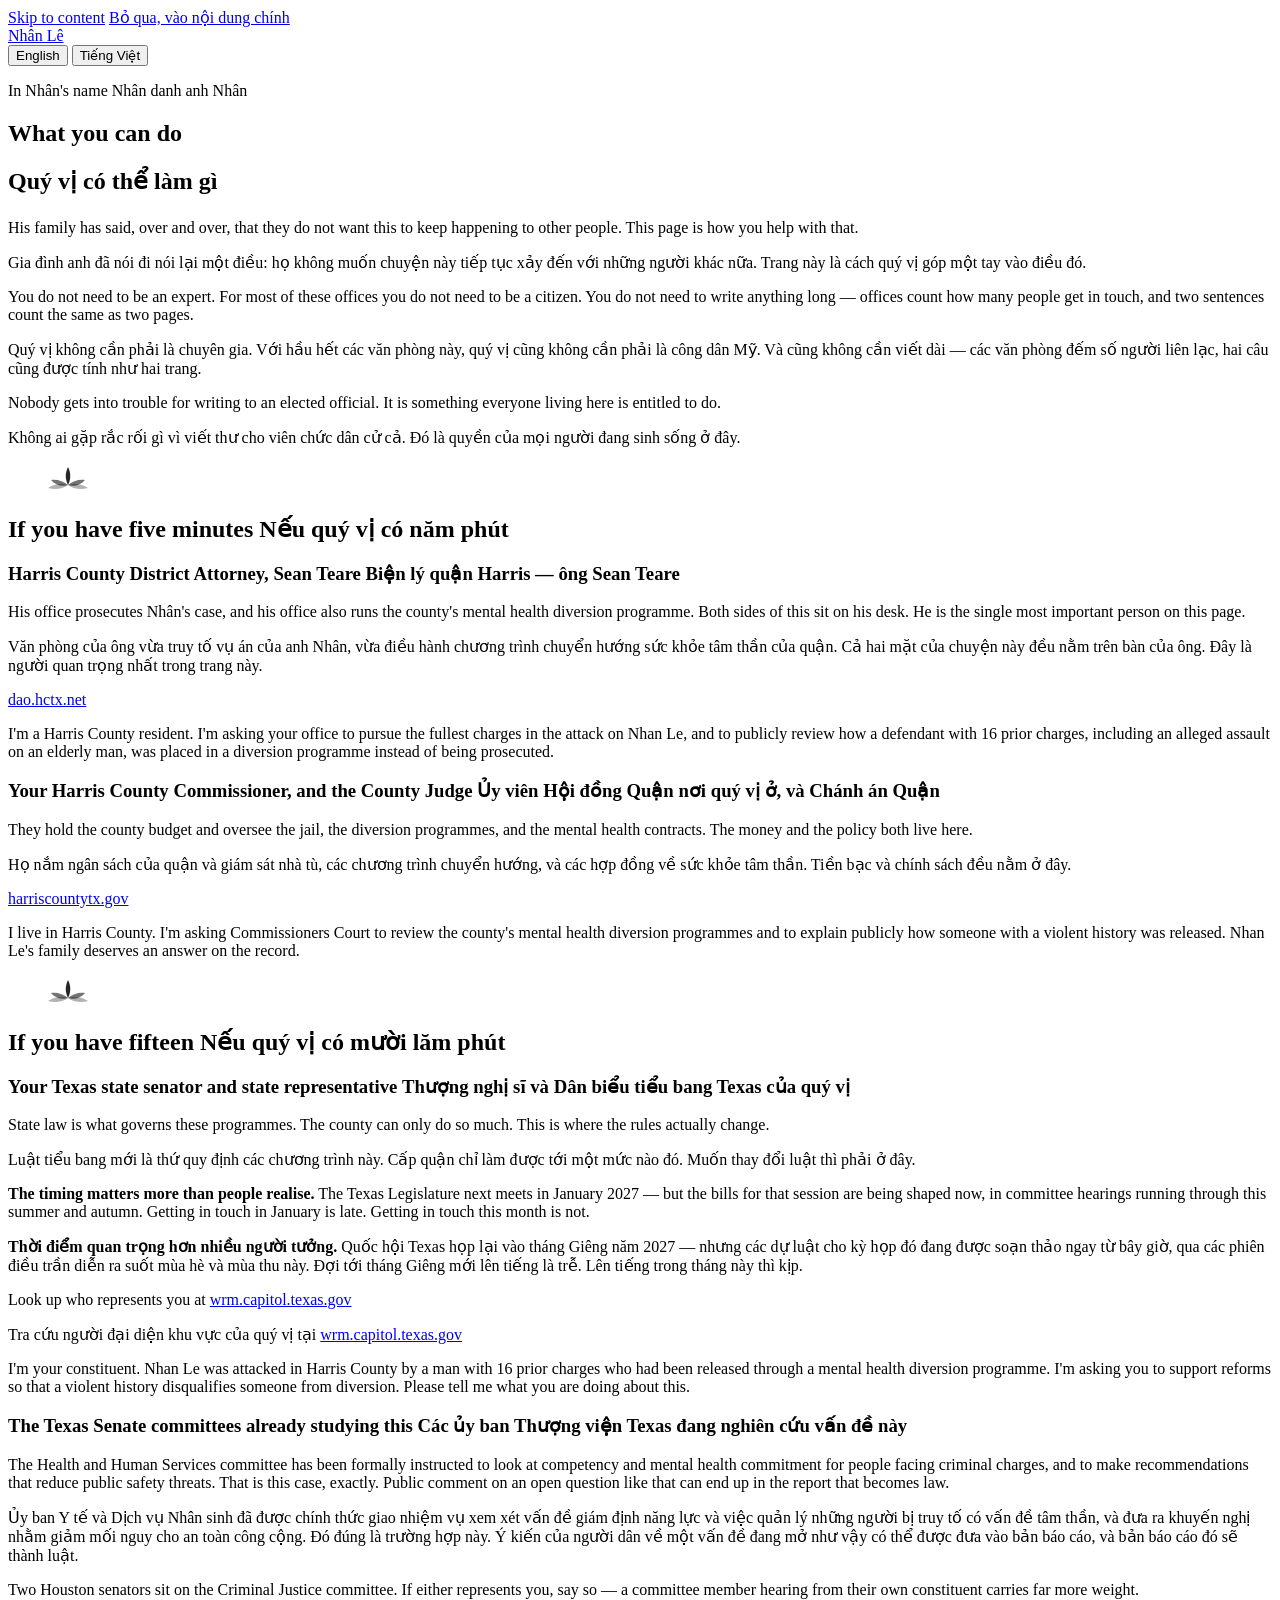
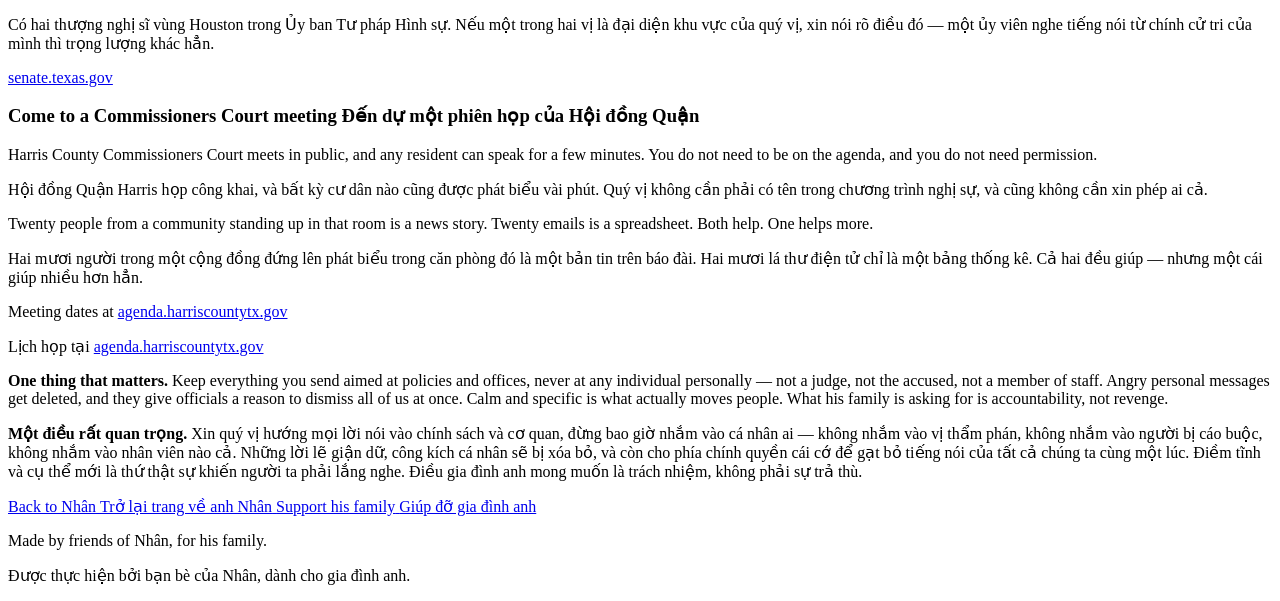
==== action.html @ 488870ab "Add files via upload" ====
<!DOCTYPE html>
<html lang="en" data-lang="en">
<head>
<meta charset="UTF-8">
<meta name="viewport" content="width=device-width, initial-scale=1.0">

<title>In Nhân's name — how to help</title>
<meta name="description" content="Practical steps anyone can take, in about five minutes, so that what happened to Nhân Lê happens to fewer people.">

<link rel="preconnect" href="https://fonts.googleapis.com">
<link rel="preconnect" href="https://fonts.gstatic.com" crossorigin>
<link href="https://fonts.googleapis.com/css2?family=Be+Vietnam+Pro:ital,wght@0,300;0,400;0,500;0,600;1,400&family=Fraunces:ital,opsz,wght@0,9..144,400;0,9..144,500;1,9..144,400&display=swap" rel="stylesheet">
<link rel="stylesheet" href="assets/styles.css">
</head>

<body>

<a class="skip-link" href="#main" data-lang-en>Skip to content</a>
<a class="skip-link" href="#main" lang="vi" data-lang-vi>Bỏ qua, vào nội dung chính</a>

<header class="site-header">
  <a class="site-mark" href="index.html">Nhân Lê</a>
  <div class="lang-switch" role="group" aria-label="Language / Ngôn ngữ">
    <button type="button" class="lang-btn" data-set-lang="en">English</button>
    <button type="button" class="lang-btn" data-set-lang="vi" lang="vi">Tiếng Việt</button>
  </div>
</header>


<main id="main">

<!-- ==========================================================================
     OPENING OF THE ACTION PAGE
     --------------------------------------------------------------------------
     This page is deliberately kept separate from the memorial. The front
     page is for meeting Nhân. This one is for what to do about it.
     ========================================================================== -->

<section class="action-intro">
  <p class="eyebrow">
    <span data-lang-en>In Nhân's name</span>
    <span lang="vi" data-lang-vi>Nhân danh anh Nhân</span>
  </p>

  <h1 class="display" data-lang-en>What you can do</h1>
  <h1 class="display" lang="vi" data-lang-vi>Quý vị có thể làm gì</h1>

  <div class="prose" style="margin-top:1.5rem">
    <p data-lang-en>His family has said, over and over, that they do not want this to keep happening to other people. This page is how you help with that.</p>
    <p lang="vi" data-lang-vi>Gia đình anh đã nói đi nói lại một điều: họ không muốn chuyện này tiếp tục xảy đến với những người khác nữa. Trang này là cách quý vị góp một tay vào điều đó.</p>

    <p data-lang-en>You do not need to be an expert. For most of these offices you do not need to be a citizen. You do not need to write anything long — offices count how many people get in touch, and two sentences count the same as two pages.</p>
    <p lang="vi" data-lang-vi>Quý vị không cần phải là chuyên gia. Với hầu hết các văn phòng này, quý vị cũng không cần phải là công dân Mỹ. Và cũng không cần viết dài — các văn phòng đếm số người liên lạc, hai câu cũng được tính như hai trang.</p>

    <p data-lang-en>Nobody gets into trouble for writing to an elected official. It is something everyone living here is entitled to do.</p>
    <p lang="vi" data-lang-vi>Không ai gặp rắc rối gì vì viết thư cho viên chức dân cử cả. Đó là quyền của mọi người đang sinh sống ở đây.</p>
  </div>
</section>


<div class="divider" aria-hidden="true">
  <svg viewBox="0 0 120 28" width="120" height="28" fill="none">
    <path d="M60 4c-3 6-3 12 0 18 3-6 3-12 0-18Z" fill="currentColor" opacity=".85"/>
    <path d="M60 22c-5-4-11-6-17-5 4 5 11 7 17 5Z" fill="currentColor" opacity=".55"/>
    <path d="M60 22c5-4 11-6 17-5-4 5-11 7-17 5Z" fill="currentColor" opacity=".55"/>
    <path d="M60 22c-7-2-14-1-20 3 7 2 15 1 20-3Z" fill="currentColor" opacity=".3"/>
    <path d="M60 22c7-2 14-1 20 3-7 2-15 1-20-3Z" fill="currentColor" opacity=".3"/>
  </svg>
</div>


<!-- ==========================================================================
     THE FIVE MINUTE VERSION
     --------------------------------------------------------------------------
     ABOUT THE WORDING IN THE GREY BOXES:
     Those are there so somebody who is nervous about their English can
     copy them and send them without having to compose anything. That is
     why they stay in English on both versions of this page.
     ========================================================================== -->

<section class="panel">
  <h2 class="section-title">
    <span data-lang-en>If you have five minutes</span>
    <span lang="vi" data-lang-vi>Nếu quý vị có năm phút</span>
  </h2>

  <div class="step">
    <h3>
      <span data-lang-en>Harris County District Attorney, Sean Teare</span>
      <span lang="vi" data-lang-vi>Biện lý quận Harris — ông Sean Teare</span>
    </h3>

    <p class="step-why" data-lang-en>His office prosecutes Nhân's case, and his office also runs the county's mental health diversion programme. Both sides of this sit on his desk. He is the single most important person on this page.</p>
    <p class="step-why" lang="vi" data-lang-vi>Văn phòng của ông vừa truy tố vụ án của anh Nhân, vừa điều hành chương trình chuyển hướng sức khỏe tâm thần của quận. Cả hai mặt của chuyện này đều nằm trên bàn của ông. Đây là người quan trọng nhất trong trang này.</p>

    <p><a href="https://dao.hctx.net" rel="noopener">dao.hctx.net</a></p>

    <p class="script">I'm a Harris County resident. I'm asking your office to pursue the fullest charges in the attack on Nhan Le, and to publicly review how a defendant with 16 prior charges, including an alleged assault on an elderly man, was placed in a diversion programme instead of being prosecuted.</p>
  </div>

  <div class="step">
    <h3>
      <span data-lang-en>Your Harris County Commissioner, and the County Judge</span>
      <span lang="vi" data-lang-vi>Ủy viên Hội đồng Quận nơi quý vị ở, và Chánh án Quận</span>
    </h3>

    <p class="step-why" data-lang-en>They hold the county budget and oversee the jail, the diversion programmes, and the mental health contracts. The money and the policy both live here.</p>
    <p class="step-why" lang="vi" data-lang-vi>Họ nắm ngân sách của quận và giám sát nhà tù, các chương trình chuyển hướng, và các hợp đồng về sức khỏe tâm thần. Tiền bạc và chính sách đều nằm ở đây.</p>

    <p><a href="https://www.harriscountytx.gov" rel="noopener">harriscountytx.gov</a></p>

    <p class="script">I live in Harris County. I'm asking Commissioners Court to review the county's mental health diversion programmes and to explain publicly how someone with a violent history was released. Nhan Le's family deserves an answer on the record.</p>
  </div>
</section>


<div class="divider" aria-hidden="true">
  <svg viewBox="0 0 120 28" width="120" height="28" fill="none">
    <path d="M60 4c-3 6-3 12 0 18 3-6 3-12 0-18Z" fill="currentColor" opacity=".85"/>
    <path d="M60 22c-5-4-11-6-17-5 4 5 11 7 17 5Z" fill="currentColor" opacity=".55"/>
    <path d="M60 22c5-4 11-6 17-5-4 5-11 7-17 5Z" fill="currentColor" opacity=".55"/>
    <path d="M60 22c-7-2-14-1-20 3 7 2 15 1 20-3Z" fill="currentColor" opacity=".3"/>
    <path d="M60 22c7-2 14-1 20 3-7 2-15 1-20-3Z" fill="currentColor" opacity=".3"/>
  </svg>
</div>


<!-- ==========================================================================
     THE LONGER VERSION
     ========================================================================== -->

<section class="panel">
  <h2 class="section-title">
    <span data-lang-en>If you have fifteen</span>
    <span lang="vi" data-lang-vi>Nếu quý vị có mười lăm phút</span>
  </h2>

  <div class="step">
    <h3>
      <span data-lang-en>Your Texas state senator and state representative</span>
      <span lang="vi" data-lang-vi>Thượng nghị sĩ và Dân biểu tiểu bang Texas của quý vị</span>
    </h3>

    <p class="step-why" data-lang-en>State law is what governs these programmes. The county can only do so much. This is where the rules actually change.</p>
    <p class="step-why" lang="vi" data-lang-vi>Luật tiểu bang mới là thứ quy định các chương trình này. Cấp quận chỉ làm được tới một mức nào đó. Muốn thay đổi luật thì phải ở đây.</p>

    <p data-lang-en><strong>The timing matters more than people realise.</strong> The Texas Legislature next meets in January 2027 — but the bills for that session are being shaped now, in committee hearings running through this summer and autumn. Getting in touch in January is late. Getting in touch this month is not.</p>
    <p lang="vi" data-lang-vi><strong>Thời điểm quan trọng hơn nhiều người tưởng.</strong> Quốc hội Texas họp lại vào tháng Giêng năm 2027 — nhưng các dự luật cho kỳ họp đó đang được soạn thảo ngay từ bây giờ, qua các phiên điều trần diễn ra suốt mùa hè và mùa thu này. Đợi tới tháng Giêng mới lên tiếng là trễ. Lên tiếng trong tháng này thì kịp.</p>

    <p data-lang-en>Look up who represents you at <a href="https://wrm.capitol.texas.gov" rel="noopener">wrm.capitol.texas.gov</a></p>
    <p lang="vi" data-lang-vi>Tra cứu người đại diện khu vực của quý vị tại <a href="https://wrm.capitol.texas.gov" rel="noopener">wrm.capitol.texas.gov</a></p>

    <p class="script">I'm your constituent. Nhan Le was attacked in Harris County by a man with 16 prior charges who had been released through a mental health diversion programme. I'm asking you to support reforms so that a violent history disqualifies someone from diversion. Please tell me what you are doing about this.</p>
  </div>

  <div class="step">
    <h3>
      <span data-lang-en>The Texas Senate committees already studying this</span>
      <span lang="vi" data-lang-vi>Các ủy ban Thượng viện Texas đang nghiên cứu vấn đề này</span>
    </h3>

    <p class="step-why" data-lang-en>The Health and Human Services committee has been formally instructed to look at competency and mental health commitment for people facing criminal charges, and to make recommendations that reduce public safety threats. That is this case, exactly. Public comment on an open question like that can end up in the report that becomes law.</p>
    <p class="step-why" lang="vi" data-lang-vi>Ủy ban Y tế và Dịch vụ Nhân sinh đã được chính thức giao nhiệm vụ xem xét vấn đề giám định năng lực và việc quản lý những người bị truy tố có vấn đề tâm thần, và đưa ra khuyến nghị nhằm giảm mối nguy cho an toàn công cộng. Đó đúng là trường hợp này. Ý kiến của người dân về một vấn đề đang mở như vậy có thể được đưa vào bản báo cáo, và bản báo cáo đó sẽ thành luật.</p>

    <p class="step-why" data-lang-en>Two Houston senators sit on the Criminal Justice committee. If either represents you, say so — a committee member hearing from their own constituent carries far more weight.</p>
    <p class="step-why" lang="vi" data-lang-vi>Có hai thượng nghị sĩ vùng Houston trong Ủy ban Tư pháp Hình sự. Nếu một trong hai vị là đại diện khu vực của quý vị, xin nói rõ điều đó — một ủy viên nghe tiếng nói từ chính cử tri của mình thì trọng lượng khác hẳn.</p>

    <p><a href="https://senate.texas.gov" rel="noopener">senate.texas.gov</a></p>
  </div>

  <div class="step">
    <h3>
      <span data-lang-en>Come to a Commissioners Court meeting</span>
      <span lang="vi" data-lang-vi>Đến dự một phiên họp của Hội đồng Quận</span>
    </h3>

    <p class="step-why" data-lang-en>Harris County Commissioners Court meets in public, and any resident can speak for a few minutes. You do not need to be on the agenda, and you do not need permission.</p>
    <p class="step-why" lang="vi" data-lang-vi>Hội đồng Quận Harris họp công khai, và bất kỳ cư dân nào cũng được phát biểu vài phút. Quý vị không cần phải có tên trong chương trình nghị sự, và cũng không cần xin phép ai cả.</p>

    <p data-lang-en>Twenty people from a community standing up in that room is a news story. Twenty emails is a spreadsheet. Both help. One helps more.</p>
    <p lang="vi" data-lang-vi>Hai mươi người trong một cộng đồng đứng lên phát biểu trong căn phòng đó là một bản tin trên báo đài. Hai mươi lá thư điện tử chỉ là một bảng thống kê. Cả hai đều giúp — nhưng một cái giúp nhiều hơn hẳn.</p>

    <p data-lang-en>Meeting dates at <a href="https://agenda.harriscountytx.gov" rel="noopener">agenda.harriscountytx.gov</a></p>
    <p lang="vi" data-lang-vi>Lịch họp tại <a href="https://agenda.harriscountytx.gov" rel="noopener">agenda.harriscountytx.gov</a></p>
  </div>

  <!-- ==========================================================================
       PLEASE DO NOT REMOVE THIS BOX.
       It is what keeps this page from turning into something that hurts
       the family's case rather than helping it.
       ========================================================================== -->

  <div class="callout">
    <p data-lang-en><strong>One thing that matters.</strong> Keep everything you send aimed at policies and offices, never at any individual personally — not a judge, not the accused, not a member of staff. Angry personal messages get deleted, and they give officials a reason to dismiss all of us at once. Calm and specific is what actually moves people. What his family is asking for is accountability, not revenge.</p>
    <p lang="vi" data-lang-vi><strong>Một điều rất quan trọng.</strong> Xin quý vị hướng mọi lời nói vào chính sách và cơ quan, đừng bao giờ nhắm vào cá nhân ai — không nhắm vào vị thẩm phán, không nhắm vào người bị cáo buộc, không nhắm vào nhân viên nào cả. Những lời lẽ giận dữ, công kích cá nhân sẽ bị xóa bỏ, và còn cho phía chính quyền cái cớ để gạt bỏ tiếng nói của tất cả chúng ta cùng một lúc. Điềm tĩnh và cụ thể mới là thứ thật sự khiến người ta phải lắng nghe. Điều gia đình anh mong muốn là trách nhiệm, không phải sự trả thù.</p>
  </div>

</section>

</main>


<footer class="site-footer">
  <div class="footer-links">
    <a href="index.html">
      <span data-lang-en>Back to Nhân</span>
      <span lang="vi" data-lang-vi>Trở lại trang về anh Nhân</span>
    </a>
    <a href="https://gofund.me/b8721de58" rel="noopener">
      <span data-lang-en>Support his family</span>
      <span lang="vi" data-lang-vi>Giúp đỡ gia đình anh</span>
    </a>
  </div>

  <p class="footer-note" data-lang-en>Made by friends of Nhân, for his family.</p>
  <p class="footer-note" lang="vi" data-lang-vi>Được thực hiện bởi bạn bè của Nhân, dành cho gia đình anh.</p>
</footer>

<script src="assets/site.js"></script>

</body>
</html>
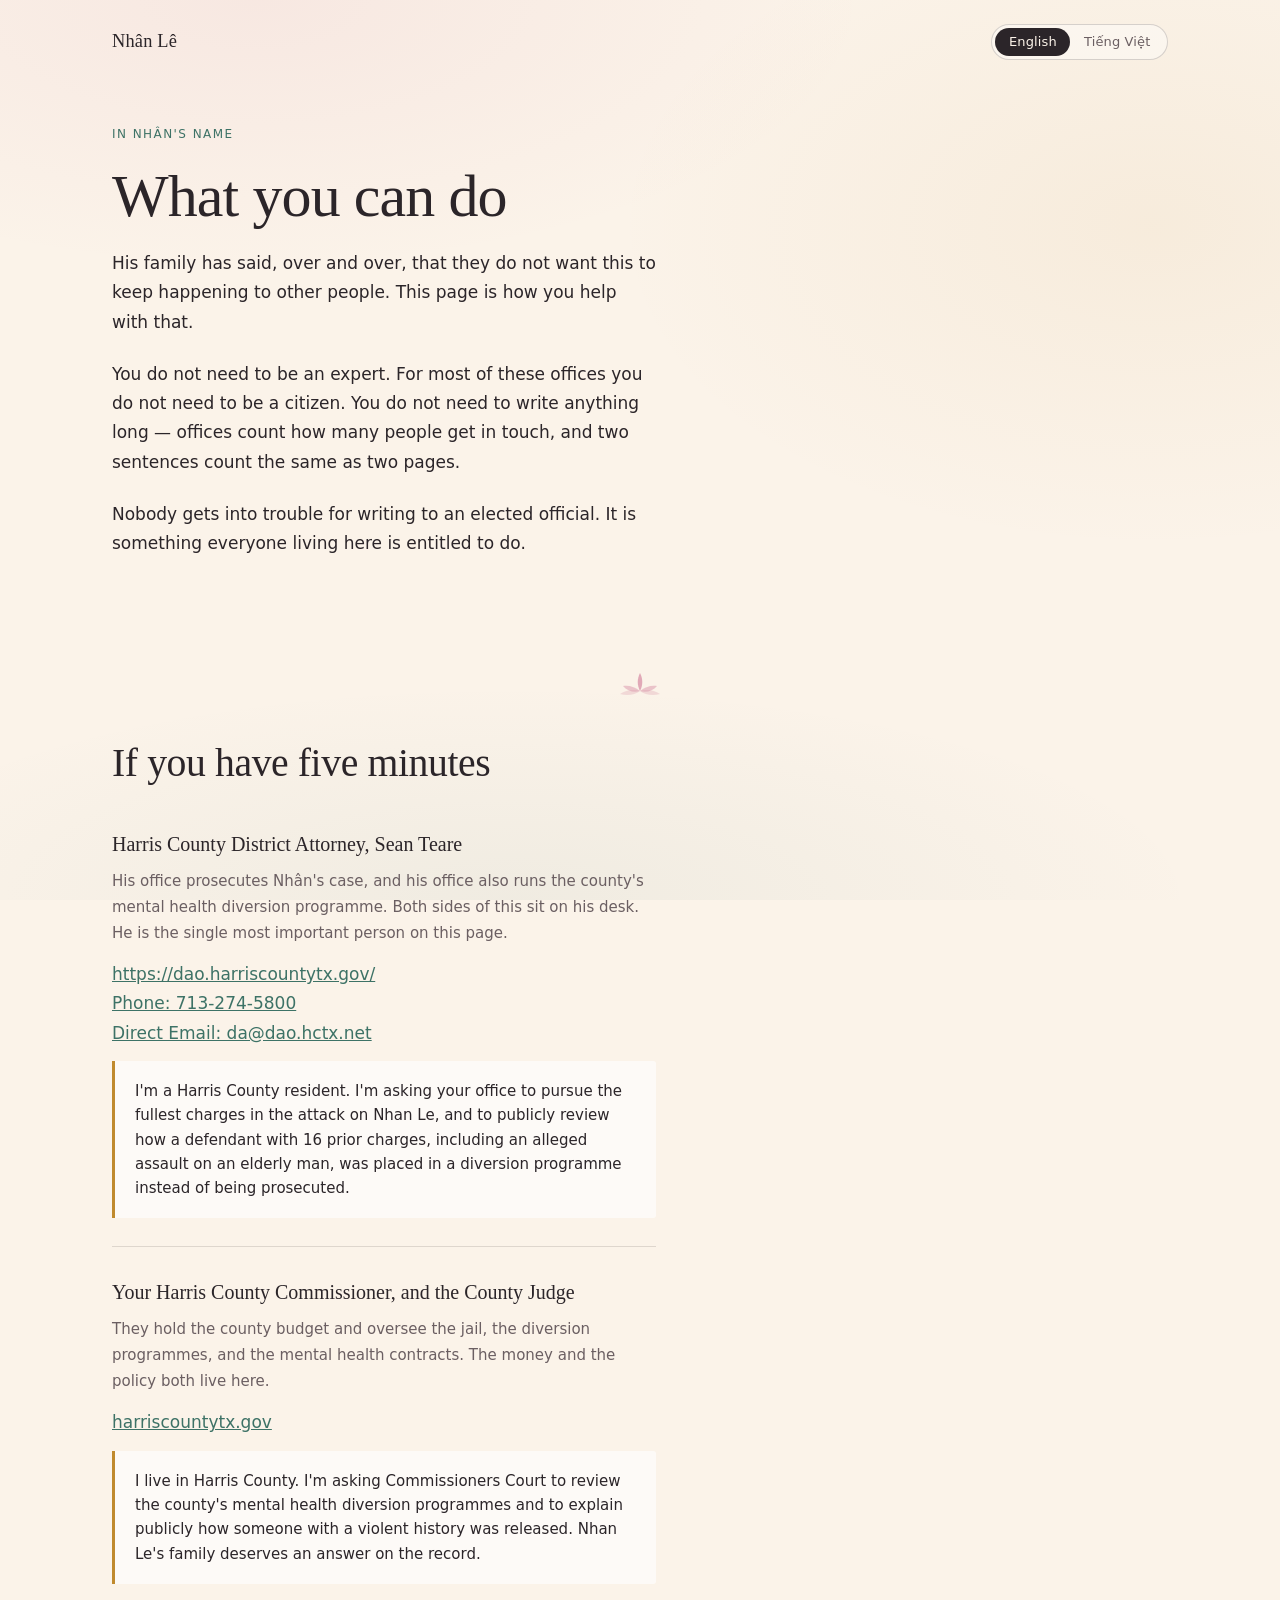
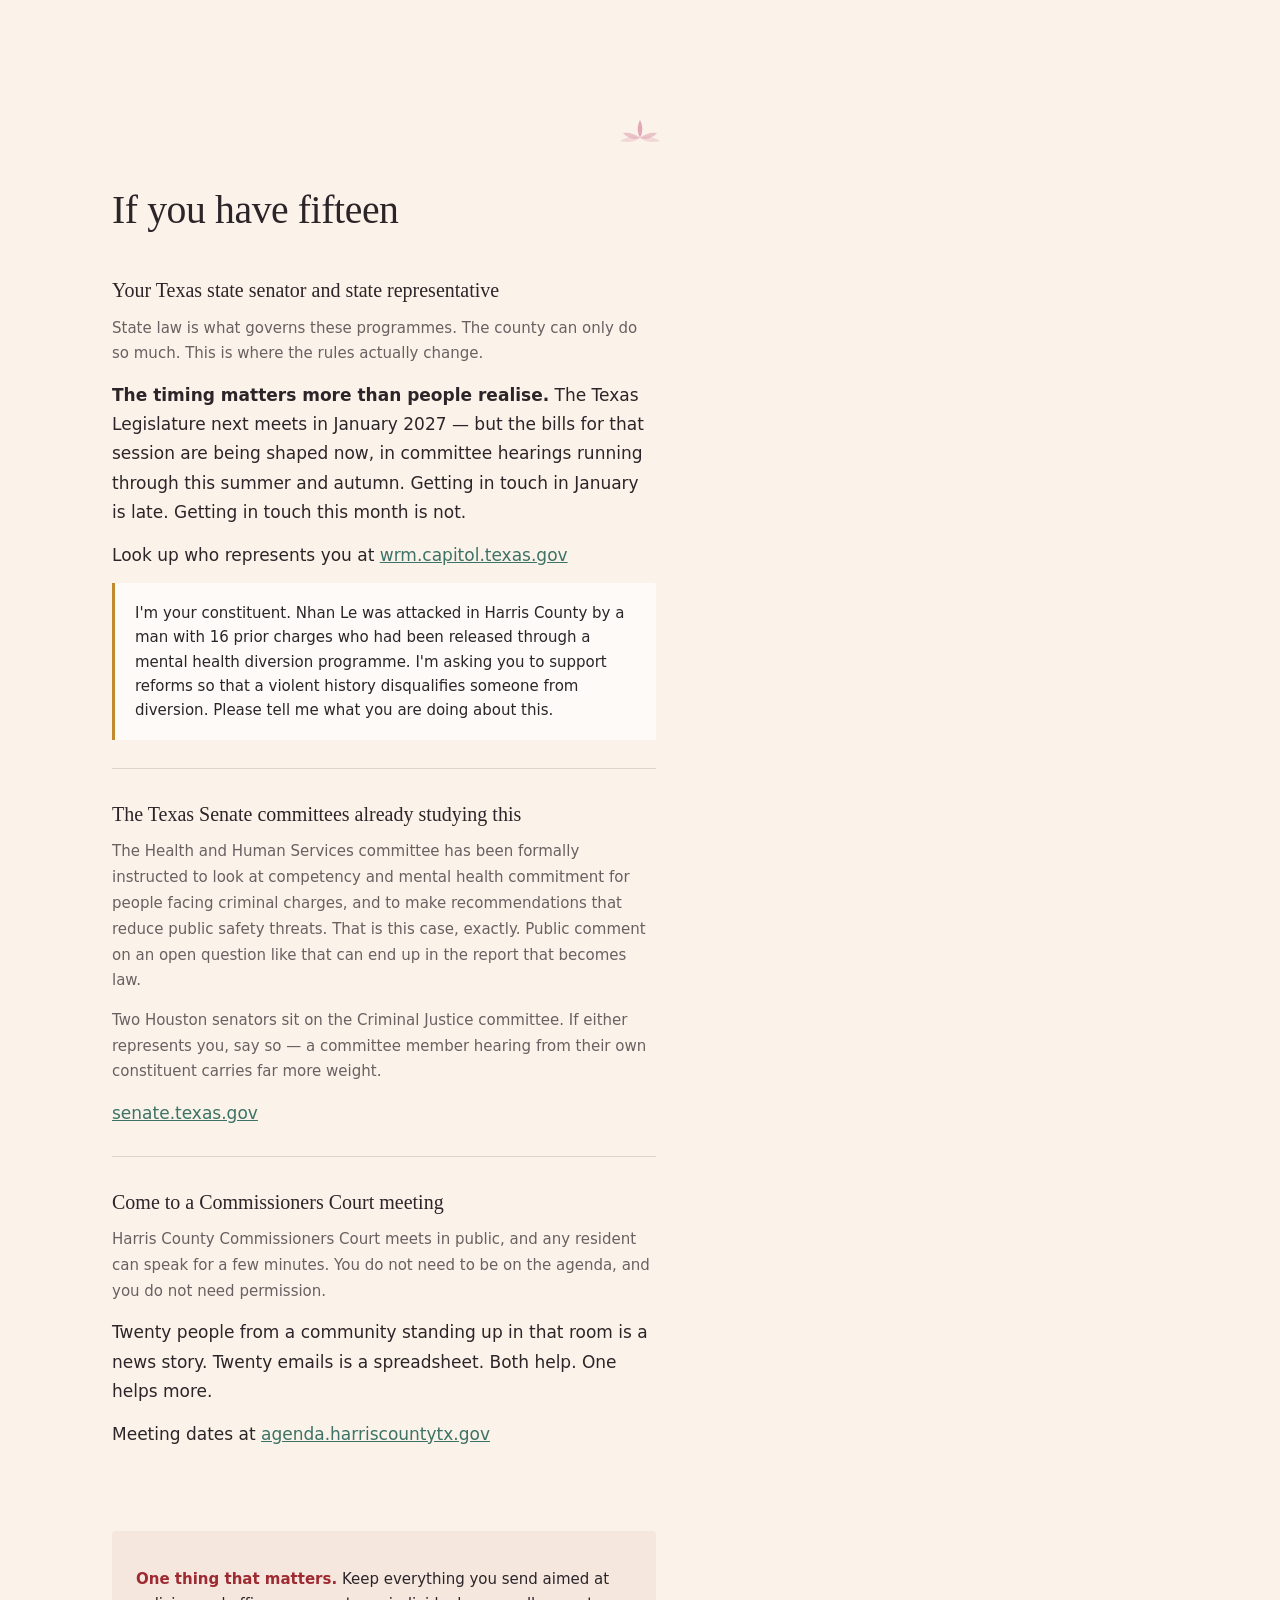
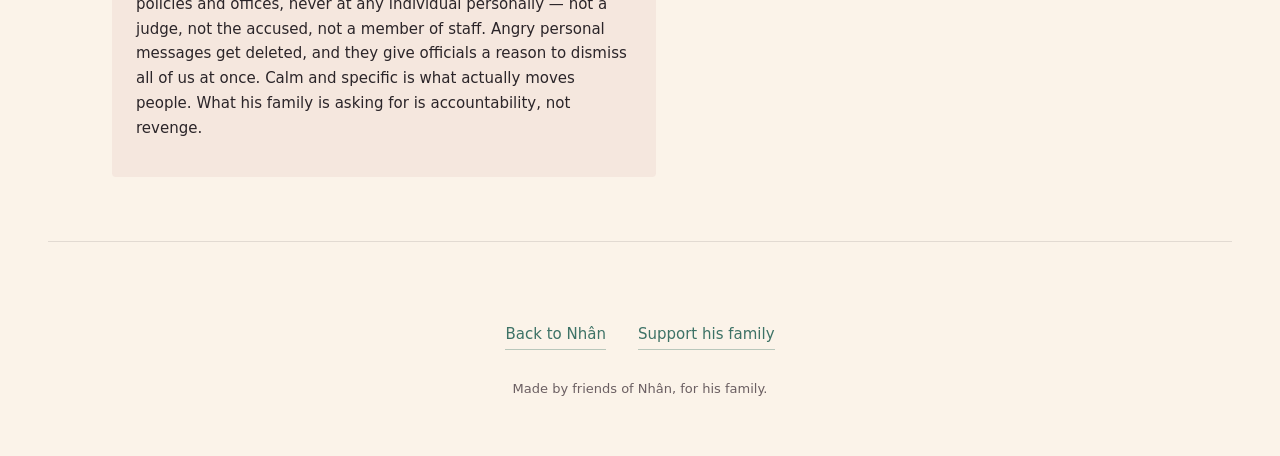
==== commit 2518eedd: "Update action.html" ====
--- a/action.html
+++ b/action.html
@@ -93,7 +93,7 @@
     <p class="step-why" data-lang-en>His office prosecutes Nhân's case, and his office also runs the county's mental health diversion programme. Both sides of this sit on his desk. He is the single most important person on this page.</p>
     <p class="step-why" lang="vi" data-lang-vi>Văn phòng của ông vừa truy tố vụ án của anh Nhân, vừa điều hành chương trình chuyển hướng sức khỏe tâm thần của quận. Cả hai mặt của chuyện này đều nằm trên bàn của ông. Đây là người quan trọng nhất trong trang này.</p>
 
-    <p><a href="https://dao.hctx.net" rel="noopener">dao.hctx.net</a></p>
+    <p><a href="https://dao.hctx.net" rel="noopener">https://dao.harriscountytx.gov/<br>Phone: 713-274-5800<br>Direct Email: da@dao.hctx.net</a></p>
 
     <p class="script">I'm a Harris County resident. I'm asking your office to pursue the fullest charges in the attack on Nhan Le, and to publicly review how a defendant with 16 prior charges, including an alleged assault on an elderly man, was placed in a diversion programme instead of being prosecuted.</p>
   </div>
--- a/assets/styles.css
+++ b/assets/styles.css
@@ -0,0 +1,585 @@
+/* ==========================================================================
+   MEET NHÂN LÊ — STYLESHEET
+   ==========================================================================
+
+   This file controls how the site looks. You do not need to touch it to
+   add photos, memories, or text. Only come in here if you want to change
+   colours, spacing, or type.
+
+   WHERE THE COLOURS COME FROM
+   ---------------------------
+   They are taken from Đông Hồ folk woodblock printing, where every colour
+   was made from something real: red from gravel stone, yellow from the
+   sophora flower, blue-green from copper rust and indigo leaf, black from
+   burnt bamboo leaves, and the warm shimmering paper from crushed
+   seashell (điệp).
+
+   Deliberately NOT used: stark white, and the heavy white-and-incense
+   imagery of a Vietnamese funeral. This page is about a living person and
+   the people connected to him, so it is warm rather than mournful. If the
+   family ever wants it to become a formal memorial, that is a decision
+   for them to make on purpose, not something built in by default.
+   ========================================================================== */
+
+:root {
+
+  /* ---- COLOURS. Change a value here and it changes everywhere. ---------- */
+  --paper:      #FBF3E9;  /* điệp paper — the warm background            */
+  --paper-deep: #F4E7D6;  /* a slightly deeper paper, for panels          */
+  --ink:        #2B2529;  /* burnt bamboo black — all body text           */
+  --ink-soft:   #6B5F62;  /* quieter text, captions, notes                */
+  --lotus:      #C4557F;  /* lotus pink — the main accent                 */
+  --gold:       #C08A2E;  /* sophora yellow — small highlights            */
+  --jade:       #3D7266;  /* copper rust green — the second accent        */
+  --crimson:    #9E2A32;  /* gravel red — used very sparingly             */
+
+  /* ---- TYPE ------------------------------------------------------------
+     Be Vietnam Pro was designed by Vietnamese type designers and handles
+     stacked accents (ế ộ ữ ằ) correctly. It is listed as a fallback after
+     the display face on purpose, so any character the display face is
+     missing still renders properly instead of breaking.
+
+     IF ANY VIETNAMESE ACCENT EVER LOOKS WRONG OR CUT OFF:
+     change --font-display below to  'Be Vietnam Pro', Georgia, serif
+     and the problem will go away.                                         */
+  --font-display: 'Fraunces', 'Be Vietnam Pro', Georgia, serif;
+  --font-body:    'Be Vietnam Pro', system-ui, -apple-system, sans-serif;
+
+  /* ---- SPACING --------------------------------------------------------- */
+  --gutter: clamp(1.25rem, 5vw, 4rem);
+  --measure: 34rem;   /* how wide a paragraph is allowed to get */
+}
+
+
+/* ==========================================================================
+   THE LANGUAGE SWITCH — how the two languages hide and show
+   --------------------------------------------------------------------------
+   Anything marked data-lang-vi disappears while the site is in English,
+   and anything marked data-lang-en disappears while it is in Vietnamese.
+   This is the entire mechanism. Please leave these four lines alone.
+   ========================================================================== */
+
+html[data-lang="en"] [data-lang-vi] { display: none !important; }
+html[data-lang="vi"] [data-lang-en] { display: none !important; }
+
+
+/* ==========================================================================
+   FOUNDATIONS
+   ========================================================================== */
+
+*, *::before, *::after { box-sizing: border-box; }
+
+html { scroll-behavior: smooth; }
+
+body {
+  margin: 0;
+  background-color: var(--paper);
+  /* The faint shimmer of điệp paper. Two very soft washes of colour. */
+  background-image:
+    radial-gradient(ellipse 80% 50% at 20% 0%,   rgba(196, 85, 127, .07), transparent 60%),
+    radial-gradient(ellipse 70% 60% at 90% 25%,  rgba(192, 138, 46, .07), transparent 60%),
+    radial-gradient(ellipse 90% 40% at 40% 100%, rgba(61, 114, 102, .06), transparent 60%);
+  background-attachment: fixed;
+  color: var(--ink);
+  font-family: var(--font-body);
+  font-weight: 400;
+  font-size: clamp(1rem, .96rem + .2vw, 1.0625rem);
+  line-height: 1.72;
+  -webkit-font-smoothing: antialiased;
+}
+
+img { max-width: 100%; display: block; }
+
+a { color: inherit; }
+
+code {
+  font-family: ui-monospace, 'SF Mono', Menlo, monospace;
+  font-size: .85em;
+  background: rgba(43, 37, 41, .07);
+  padding: .1em .35em;
+  border-radius: 3px;
+}
+
+/* Keyboard users must always be able to see where they are. */
+:focus-visible {
+  outline: 2px solid var(--lotus);
+  outline-offset: 3px;
+  border-radius: 2px;
+}
+
+.skip-link {
+  position: absolute;
+  left: -9999px;
+  top: .5rem;
+  background: var(--ink);
+  color: var(--paper);
+  padding: .6rem 1rem;
+  border-radius: 4px;
+  z-index: 100;
+  text-decoration: none;
+}
+.skip-link:focus { left: .5rem; }
+
+
+/* ==========================================================================
+   HEADER
+   ========================================================================== */
+
+.site-header {
+  display: flex;
+  align-items: center;
+  justify-content: space-between;
+  gap: 1rem;
+  padding: 1.5rem var(--gutter);
+  max-width: 74rem;
+  margin: 0 auto;
+}
+
+.site-mark {
+  font-family: var(--font-display);
+  font-size: 1.15rem;
+  letter-spacing: .01em;
+  text-decoration: none;
+  color: var(--ink);
+}
+
+.lang-switch {
+  display: flex;
+  border: 1px solid rgba(43, 37, 41, .18);
+  border-radius: 999px;
+  padding: 3px;
+  background: rgba(255, 255, 255, .4);
+}
+
+.lang-btn {
+  font-family: var(--font-body);
+  font-size: .8125rem;
+  font-weight: 500;
+  letter-spacing: .01em;
+  padding: .4rem .85rem;
+  border: 0;
+  border-radius: 999px;
+  background: transparent;
+  color: var(--ink-soft);
+  cursor: pointer;
+  transition: background-color .2s ease, color .2s ease;
+}
+.lang-btn:hover { color: var(--ink); }
+
+/* The button for the language you are currently reading is filled in. */
+html[data-lang="en"] .lang-btn[data-set-lang="en"],
+html[data-lang="vi"] .lang-btn[data-set-lang="vi"] {
+  background: var(--ink);
+  color: var(--paper);
+}
+
+
+/* ==========================================================================
+   THE OPENING — portrait and name
+   ========================================================================== */
+
+.opening {
+  max-width: 74rem;
+  margin: 0 auto;
+  padding: clamp(1rem, 4vw, 3rem) var(--gutter) clamp(2rem, 6vw, 4rem);
+  display: grid;
+  grid-template-columns: minmax(0, 5fr) minmax(0, 6fr);
+  gap: clamp(1.5rem, 5vw, 4rem);
+  align-items: center;
+}
+
+.opening-portrait {
+  position: relative;
+  border-radius: 3px;
+  overflow: hidden;
+  /* A soft lacquer-like frame rather than a hard border. */
+  box-shadow:
+    0 1px 0 rgba(255,255,255,.6),
+    0 18px 40px -22px rgba(43, 37, 41, .55);
+}
+
+.opening-portrait img {
+  width: 100%;
+  aspect-ratio: 4 / 5;
+  object-fit: cover;
+}
+
+/* Shown only when the portrait file has not been added yet. */
+.portrait-missing { display: none; }
+.opening-portrait.is-empty {
+  background: var(--paper-deep);
+  aspect-ratio: 4 / 5;
+  display: grid;
+  place-items: center;
+  box-shadow: inset 0 0 0 1px rgba(43,37,41,.12);
+}
+.opening-portrait.is-empty img { display: none; }
+.opening-portrait.is-empty .portrait-missing {
+  display: block;
+  margin: 0;
+  padding: 1.5rem;
+  text-align: center;
+  font-size: .875rem;
+  line-height: 1.6;
+  color: var(--ink-soft);
+}
+
+.eyebrow {
+  margin: 0 0 1rem;
+  font-size: .75rem;
+  font-weight: 500;
+  letter-spacing: .12em;
+  text-transform: uppercase;
+  color: var(--jade);
+}
+
+.display {
+  font-family: var(--font-display);
+  font-weight: 400;
+  font-size: clamp(3rem, 9vw, 5.5rem);
+  line-height: .96;
+  letter-spacing: -.015em;
+  margin: 0 0 1.25rem;
+  /* Vietnamese names carry accents above the letters. Give them room. */
+  padding-top: .12em;
+}
+
+.lede {
+  font-family: var(--font-display);
+  font-style: italic;
+  font-size: clamp(1.125rem, 1rem + .7vw, 1.5rem);
+  line-height: 1.5;
+  color: var(--ink);
+  max-width: 26rem;
+  margin: 0;
+}
+
+
+/* ==========================================================================
+   DIVIDER — the lotus between sections
+   ========================================================================== */
+
+.divider {
+  display: grid;
+  place-items: center;
+  color: var(--lotus);
+  opacity: .55;
+  padding: clamp(1rem, 4vw, 2.5rem) 0;
+}
+
+
+/* ==========================================================================
+   PANELS AND TEXT
+   ========================================================================== */
+
+.panel {
+  max-width: 74rem;
+  margin: 0 auto;
+  padding: 0 var(--gutter) clamp(2rem, 6vw, 4rem);
+}
+
+.section-title {
+  font-family: var(--font-display);
+  font-weight: 400;
+  font-size: clamp(1.65rem, 1.2rem + 1.6vw, 2.5rem);
+  line-height: 1.15;
+  letter-spacing: -.01em;
+  margin: 0 0 .75rem;
+  padding-top: .1em;
+}
+
+.section-note {
+  margin: 0 0 2rem;
+  color: var(--ink-soft);
+  font-size: .9375rem;
+  max-width: var(--measure);
+}
+
+.prose { max-width: var(--measure); }
+.prose p { margin: 0 0 1.35em; }
+.prose p:last-child { margin-bottom: 0; }
+
+.prose-center {
+  max-width: 36rem;
+  margin: 0 auto 2rem;
+  text-align: center;
+  color: var(--ink-soft);
+}
+
+
+/* ==========================================================================
+   PHOTO WALL
+   ========================================================================== */
+
+.photo-wall {
+  display: grid;
+  grid-template-columns: repeat(auto-fill, minmax(200px, 1fr));
+  gap: clamp(1rem, 2.5vw, 1.75rem);
+}
+
+.photo {
+  margin: 0;
+  background: #fff;
+  padding: .6rem .6rem 0;
+  border-radius: 2px;
+  box-shadow: 0 12px 28px -18px rgba(43, 37, 41, .6);
+  transition: transform .3s ease, box-shadow .3s ease;
+}
+.photo:hover {
+  transform: translateY(-3px);
+  box-shadow: 0 20px 34px -18px rgba(43, 37, 41, .55);
+}
+
+.photo img {
+  width: 100%;
+  aspect-ratio: 1 / 1;
+  object-fit: cover;
+  border-radius: 1px;
+}
+
+/* Used for placeholder tiles, before real photographs are added. */
+.photo-blank {
+  width: 100%;
+  aspect-ratio: 1 / 1;
+  background: var(--paper-deep);
+  display: grid;
+  place-items: center;
+  color: var(--ink-soft);
+  font-size: .8125rem;
+  box-shadow: inset 0 0 0 1px rgba(43,37,41,.08);
+}
+
+.photo figcaption {
+  padding: .7rem .2rem .8rem;
+  font-size: .8125rem;
+  line-height: 1.5;
+  color: var(--ink-soft);
+}
+
+
+/* ==========================================================================
+   MEMORY WALL — the notes people leave
+   --------------------------------------------------------------------------
+   Each note is labelled with how that person knows Nhân. The label is not
+   decoration: it is the point of the page.
+   ========================================================================== */
+
+.memory-wall {
+  display: grid;
+  grid-template-columns: repeat(auto-fill, minmax(min(100%, 19rem), 1fr));
+  gap: clamp(1rem, 2.5vw, 1.5rem);
+}
+
+.memory {
+  background: #fff;
+  border-radius: 3px;
+  padding: 1.5rem 1.5rem 1.35rem;
+  box-shadow: 0 12px 26px -20px rgba(43, 37, 41, .7);
+  /* The coloured edge on the left changes with the relationship. */
+  border-left: 3px solid var(--lotus);
+  display: flex;
+  flex-direction: column;
+  gap: .9rem;
+}
+
+.memory-relation {
+  font-size: .7rem;
+  font-weight: 600;
+  letter-spacing: .11em;
+  text-transform: uppercase;
+  color: var(--lotus);
+}
+
+.memory-text {
+  margin: 0;
+  font-size: .96875rem;
+  line-height: 1.68;
+}
+
+.memory-name {
+  margin: 0;
+  margin-top: auto;
+  font-size: .8125rem;
+  color: var(--ink-soft);
+}
+
+/* The four relationship colours. Set in assets/memories.js by writing
+   family / friend / school / stranger as the "circle" for each memory. */
+.memory[data-circle="family"]   { border-left-color: var(--crimson); }
+.memory[data-circle="family"]   .memory-relation { color: var(--crimson); }
+.memory[data-circle="friend"]   { border-left-color: var(--lotus); }
+.memory[data-circle="friend"]   .memory-relation { color: var(--lotus); }
+.memory[data-circle="school"]   { border-left-color: var(--gold); }
+.memory[data-circle="school"]   .memory-relation { color: var(--gold); }
+.memory[data-circle="stranger"] { border-left-color: var(--jade); }
+.memory[data-circle="stranger"] .memory-relation { color: var(--jade); }
+
+
+/* ==========================================================================
+   THE INVITATION
+   ========================================================================== */
+
+.invite {
+  text-align: center;
+}
+
+.invite-actions {
+  display: flex;
+  flex-wrap: wrap;
+  gap: .85rem;
+  justify-content: center;
+}
+
+.button {
+  display: inline-block;
+  font-size: .9375rem;
+  font-weight: 500;
+  text-decoration: none;
+  padding: .8rem 1.5rem;
+  border-radius: 999px;
+  background: var(--ink);
+  color: var(--paper);
+  transition: transform .2s ease, opacity .2s ease;
+}
+.button:hover { transform: translateY(-1px); opacity: .9; }
+
+.button-quiet {
+  background: transparent;
+  color: var(--ink);
+  box-shadow: inset 0 0 0 1px rgba(43, 37, 41, .25);
+}
+
+.qr {
+  margin: 2.5rem auto 0;
+  width: 10rem;
+}
+.qr img { width: 100%; border-radius: 4px; }
+.qr-caption {
+  margin: .7rem 0 0;
+  font-size: .8125rem;
+  color: var(--ink-soft);
+}
+
+
+/* ==========================================================================
+   FOOTER
+   ========================================================================== */
+
+.site-footer {
+  max-width: 74rem;
+  margin: 0 auto;
+  padding: clamp(2.5rem, 7vw, 5rem) var(--gutter) 3.5rem;
+  border-top: 1px solid rgba(43, 37, 41, .12);
+  text-align: center;
+}
+
+.footer-links {
+  display: flex;
+  flex-wrap: wrap;
+  gap: .5rem 2rem;
+  justify-content: center;
+  margin-bottom: 1.75rem;
+}
+
+.footer-links a {
+  font-size: .9375rem;
+  text-decoration: none;
+  color: var(--jade);
+  border-bottom: 1px solid rgba(61, 114, 102, .35);
+  padding-bottom: 1px;
+  transition: color .2s ease, border-color .2s ease;
+}
+.footer-links a:hover { color: var(--ink); border-bottom-color: var(--ink); }
+
+.footer-note {
+  margin: 0;
+  font-size: .8125rem;
+  color: var(--ink-soft);
+}
+
+
+/* ==========================================================================
+   THE ACTION PAGE (action.html)
+   ========================================================================== */
+
+.action-intro {
+  max-width: 74rem;
+  margin: 0 auto;
+  padding: clamp(1rem, 4vw, 2.5rem) var(--gutter) clamp(1.5rem, 4vw, 3rem);
+}
+
+.action-intro .display { font-size: clamp(2.25rem, 6vw, 3.75rem); }
+
+.step {
+  max-width: var(--measure);
+  padding: 1.75rem 0;
+  border-top: 1px solid rgba(43, 37, 41, .14);
+}
+.step:first-of-type { border-top: 0; }
+
+.step h3 {
+  font-family: var(--font-display);
+  font-weight: 500;
+  font-size: 1.25rem;
+  margin: 0 0 .5rem;
+}
+
+.step p { margin: 0 0 .85rem; }
+.step p:last-child { margin-bottom: 0; }
+
+.step-why {
+  color: var(--ink-soft);
+  font-size: .9375rem;
+}
+
+/* The copy-and-send wording, set apart so it is obviously a thing to use. */
+.script {
+  margin: 0;
+  padding: 1.1rem 1.25rem;
+  background: rgba(255, 255, 255, .65);
+  border-left: 3px solid var(--gold);
+  border-radius: 0 3px 3px 0;
+  font-size: .9375rem;
+  line-height: 1.62;
+}
+
+.step a { color: var(--jade); }
+
+.callout {
+  max-width: var(--measure);
+  margin: 2.5rem 0 0;
+  padding: 1.35rem 1.5rem;
+  background: rgba(158, 42, 50, .06);
+  border-radius: 4px;
+  font-size: .9375rem;
+  line-height: 1.65;
+}
+.callout strong { color: var(--crimson); }
+
+
+/* ==========================================================================
+   SMALL SCREENS
+   ========================================================================== */
+
+@media (max-width: 46rem) {
+  .opening {
+    grid-template-columns: 1fr;
+    padding-top: 0;
+  }
+  .opening-portrait { max-width: 22rem; }
+  .lede { max-width: none; }
+  .site-header { flex-wrap: wrap; }
+}
+
+
+/* ==========================================================================
+   For anyone who has asked their device to reduce motion.
+   ========================================================================== */
+
+@media (prefers-reduced-motion: reduce) {
+  html { scroll-behavior: auto; }
+  *, *::before, *::after {
+    animation-duration: .01ms !important;
+    transition-duration: .01ms !important;
+  }
+}
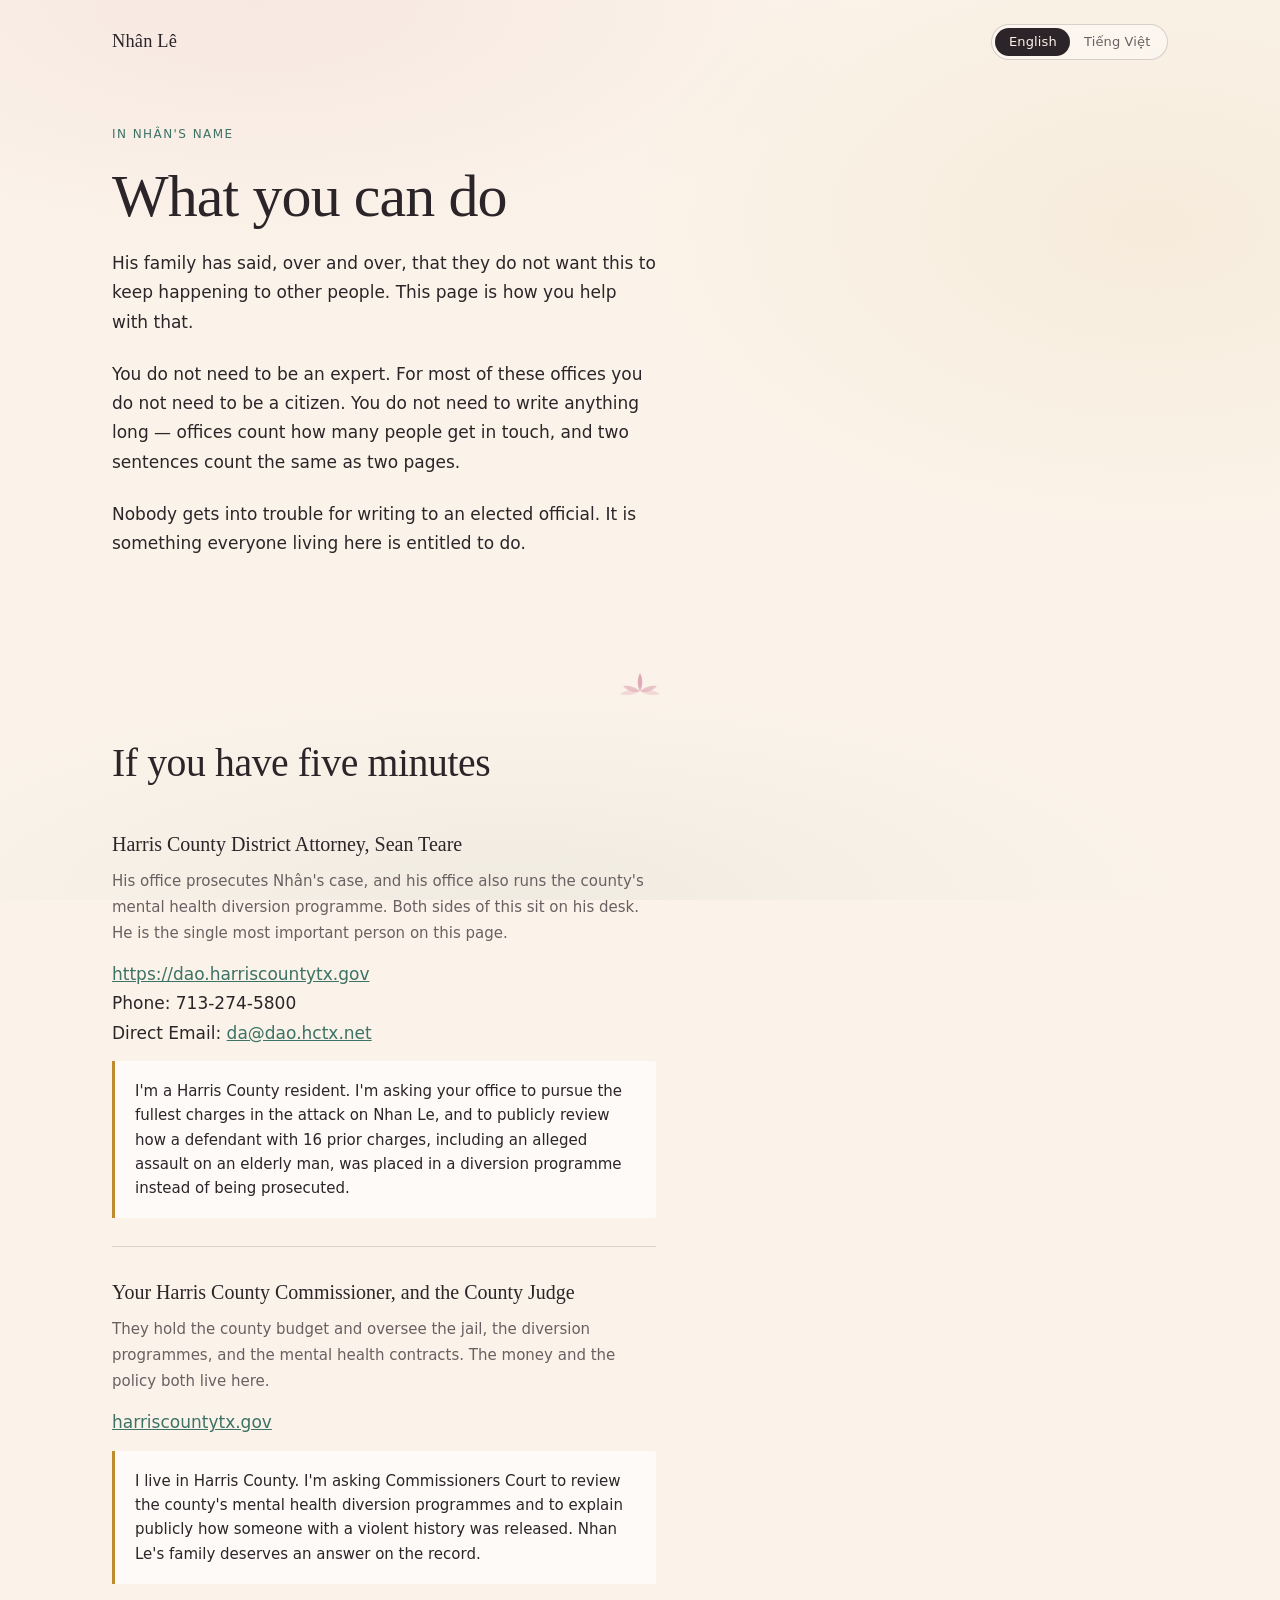
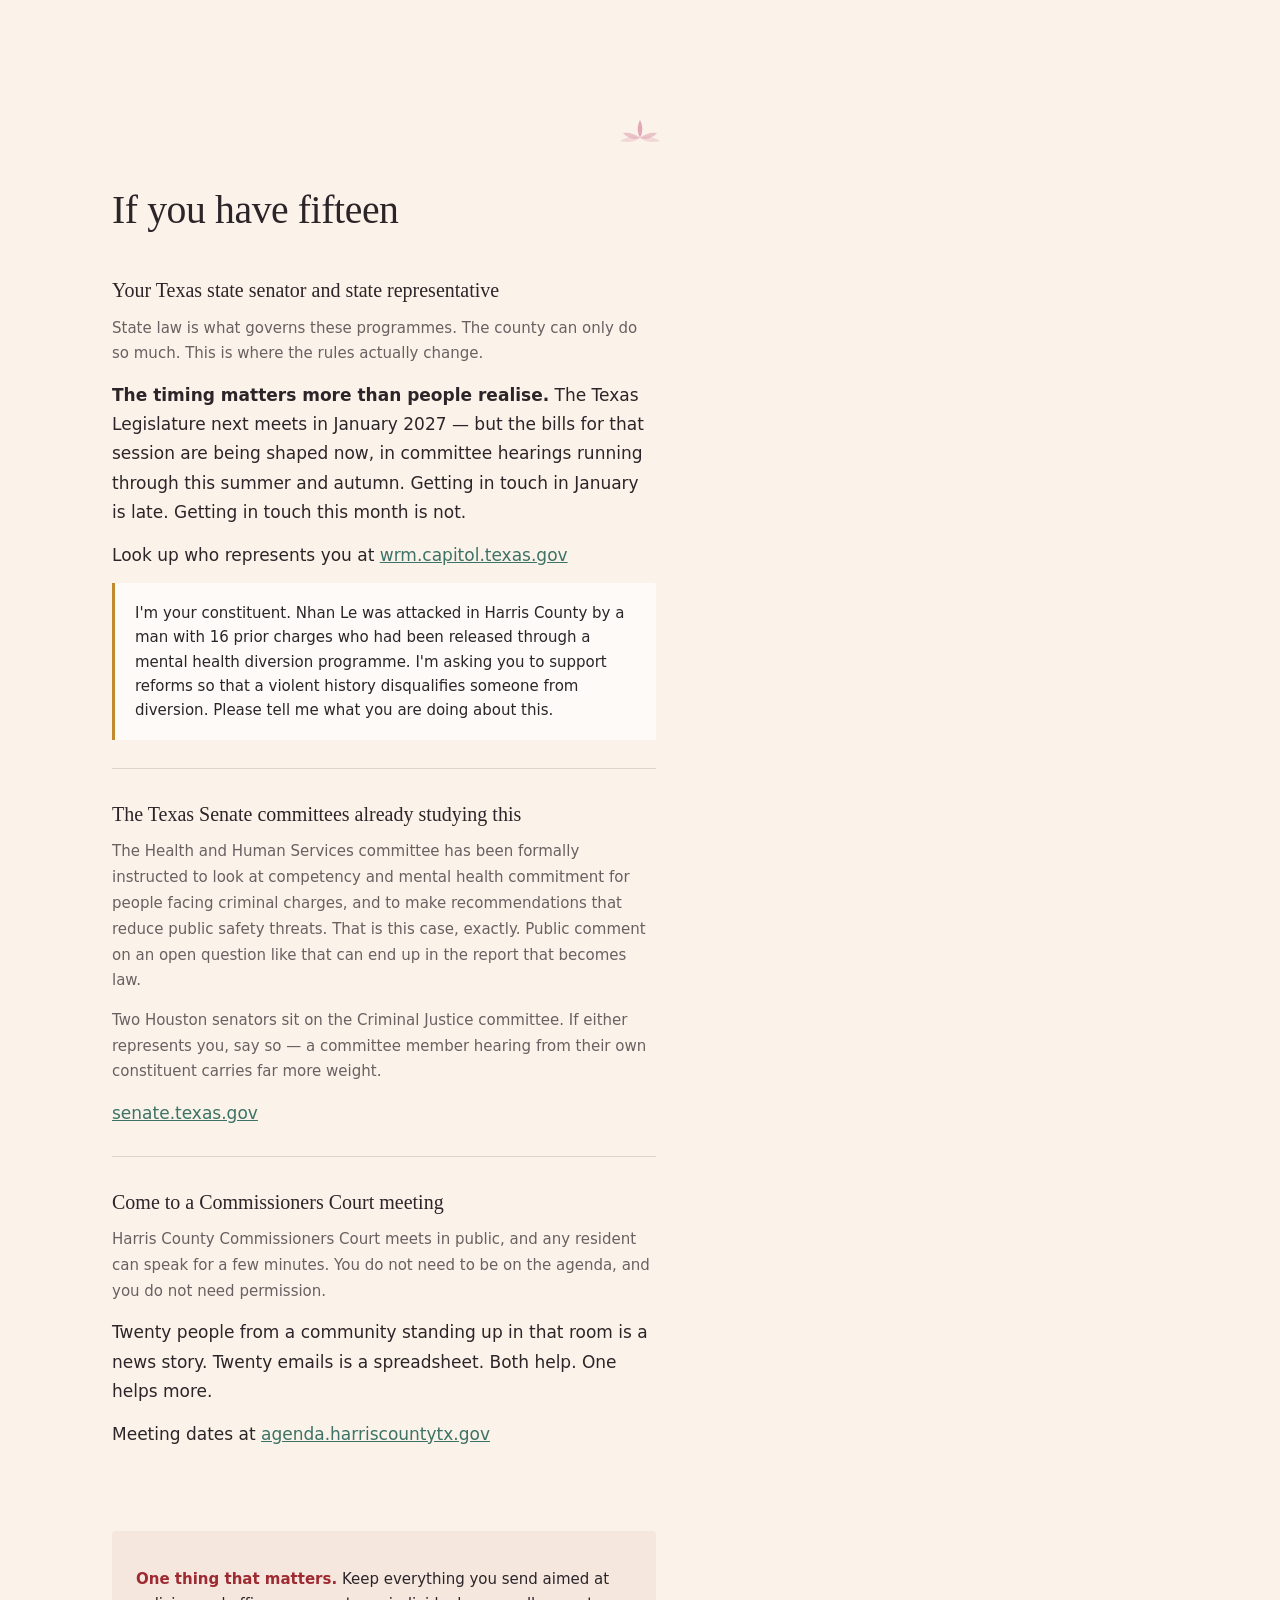
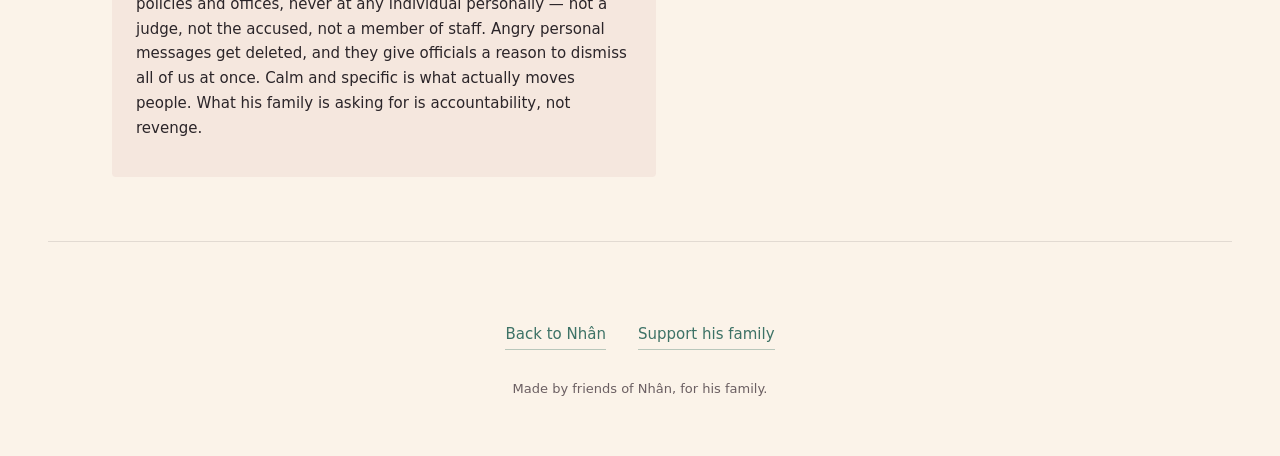
==== commit f500a59b: "Update action.html" ====
--- a/action.html
+++ b/action.html
@@ -93,7 +93,7 @@
     <p class="step-why" data-lang-en>His office prosecutes Nhân's case, and his office also runs the county's mental health diversion programme. Both sides of this sit on his desk. He is the single most important person on this page.</p>
     <p class="step-why" lang="vi" data-lang-vi>Văn phòng của ông vừa truy tố vụ án của anh Nhân, vừa điều hành chương trình chuyển hướng sức khỏe tâm thần của quận. Cả hai mặt của chuyện này đều nằm trên bàn của ông. Đây là người quan trọng nhất trong trang này.</p>
 
-    <p><a href="https://dao.hctx.net" rel="noopener">https://dao.harriscountytx.gov/<br>Phone: 713-274-5800<br>Direct Email: da@dao.hctx.net</a></p>
+    <p><a href="https://dao.harriscountytx.gov" rel="noopener">https://dao.harriscountytx.gov</a><br>Phone: 713-274-5800<br>Direct Email: <a href="mailto:da@dao.hctx.net">da@dao.hctx.net</a></p>
 
     <p class="script">I'm a Harris County resident. I'm asking your office to pursue the fullest charges in the attack on Nhan Le, and to publicly review how a defendant with 16 prior charges, including an alleged assault on an elderly man, was placed in a diversion programme instead of being prosecuted.</p>
   </div>
